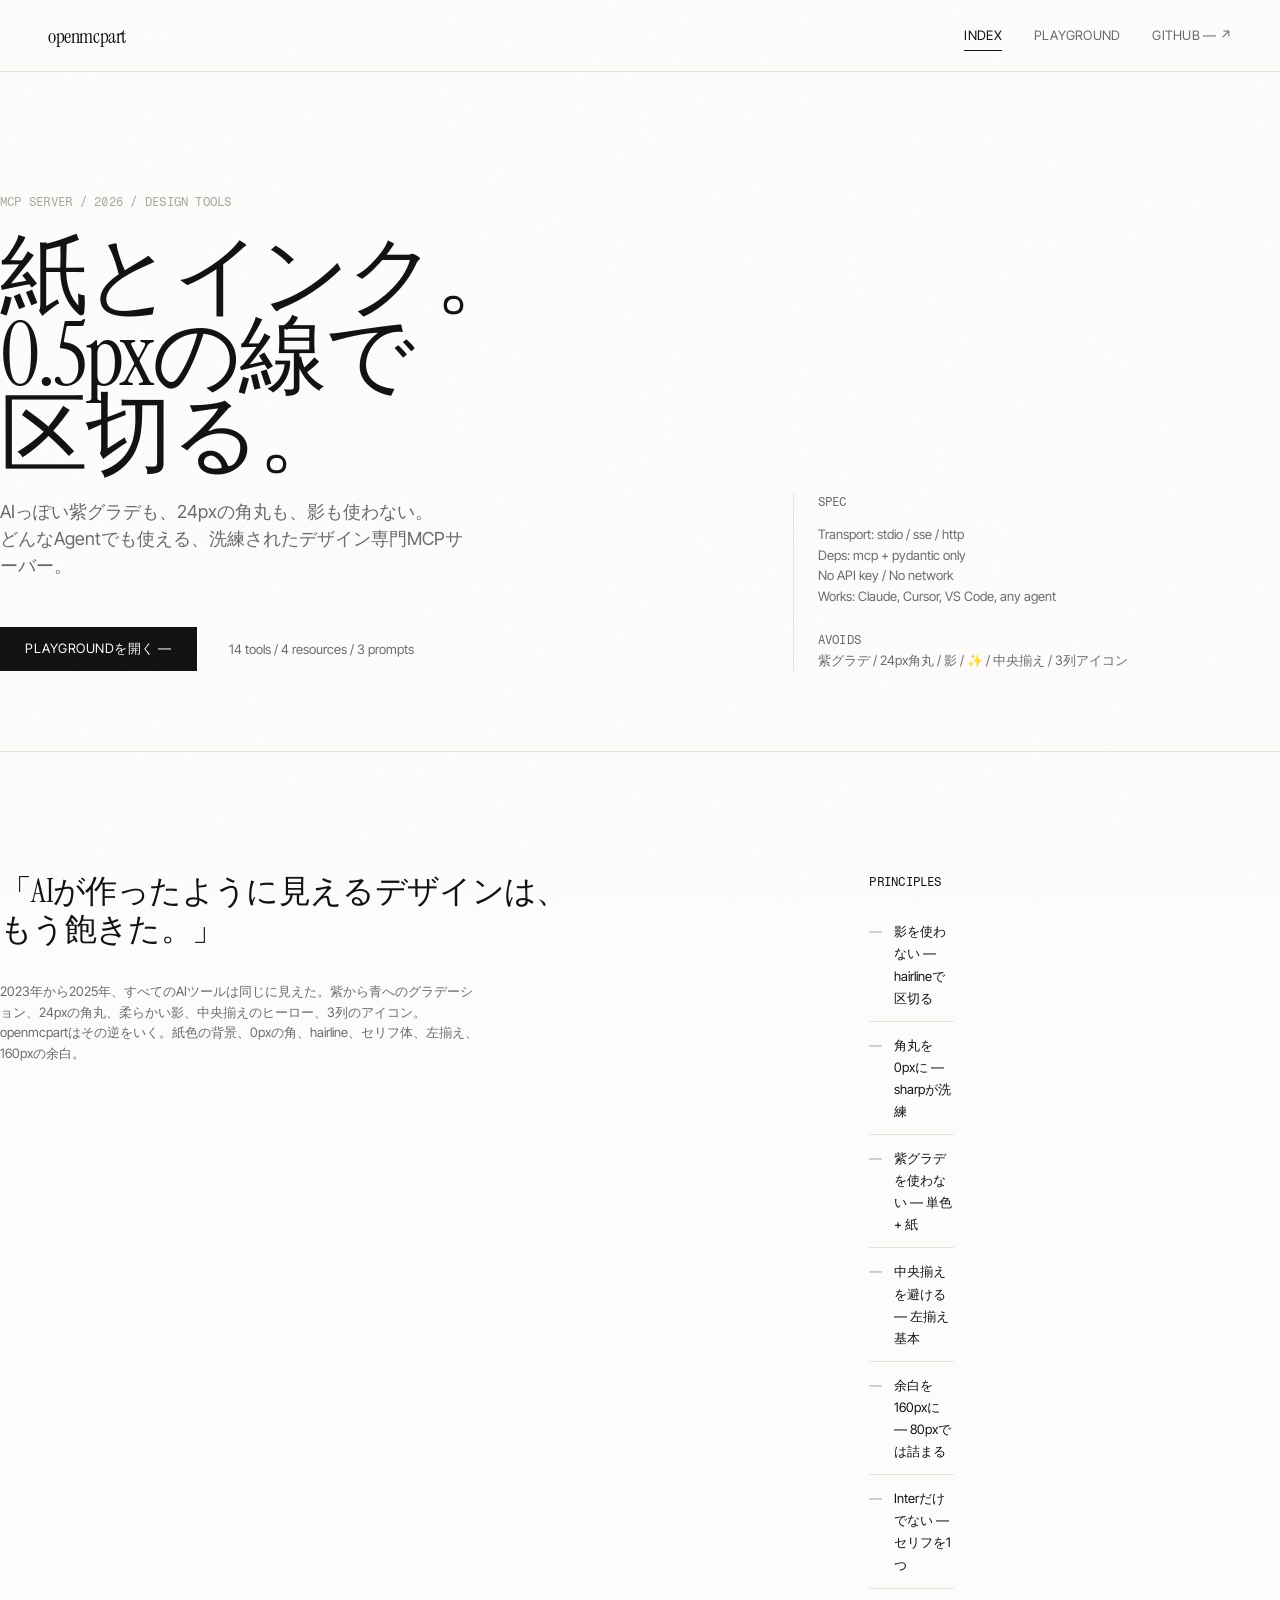
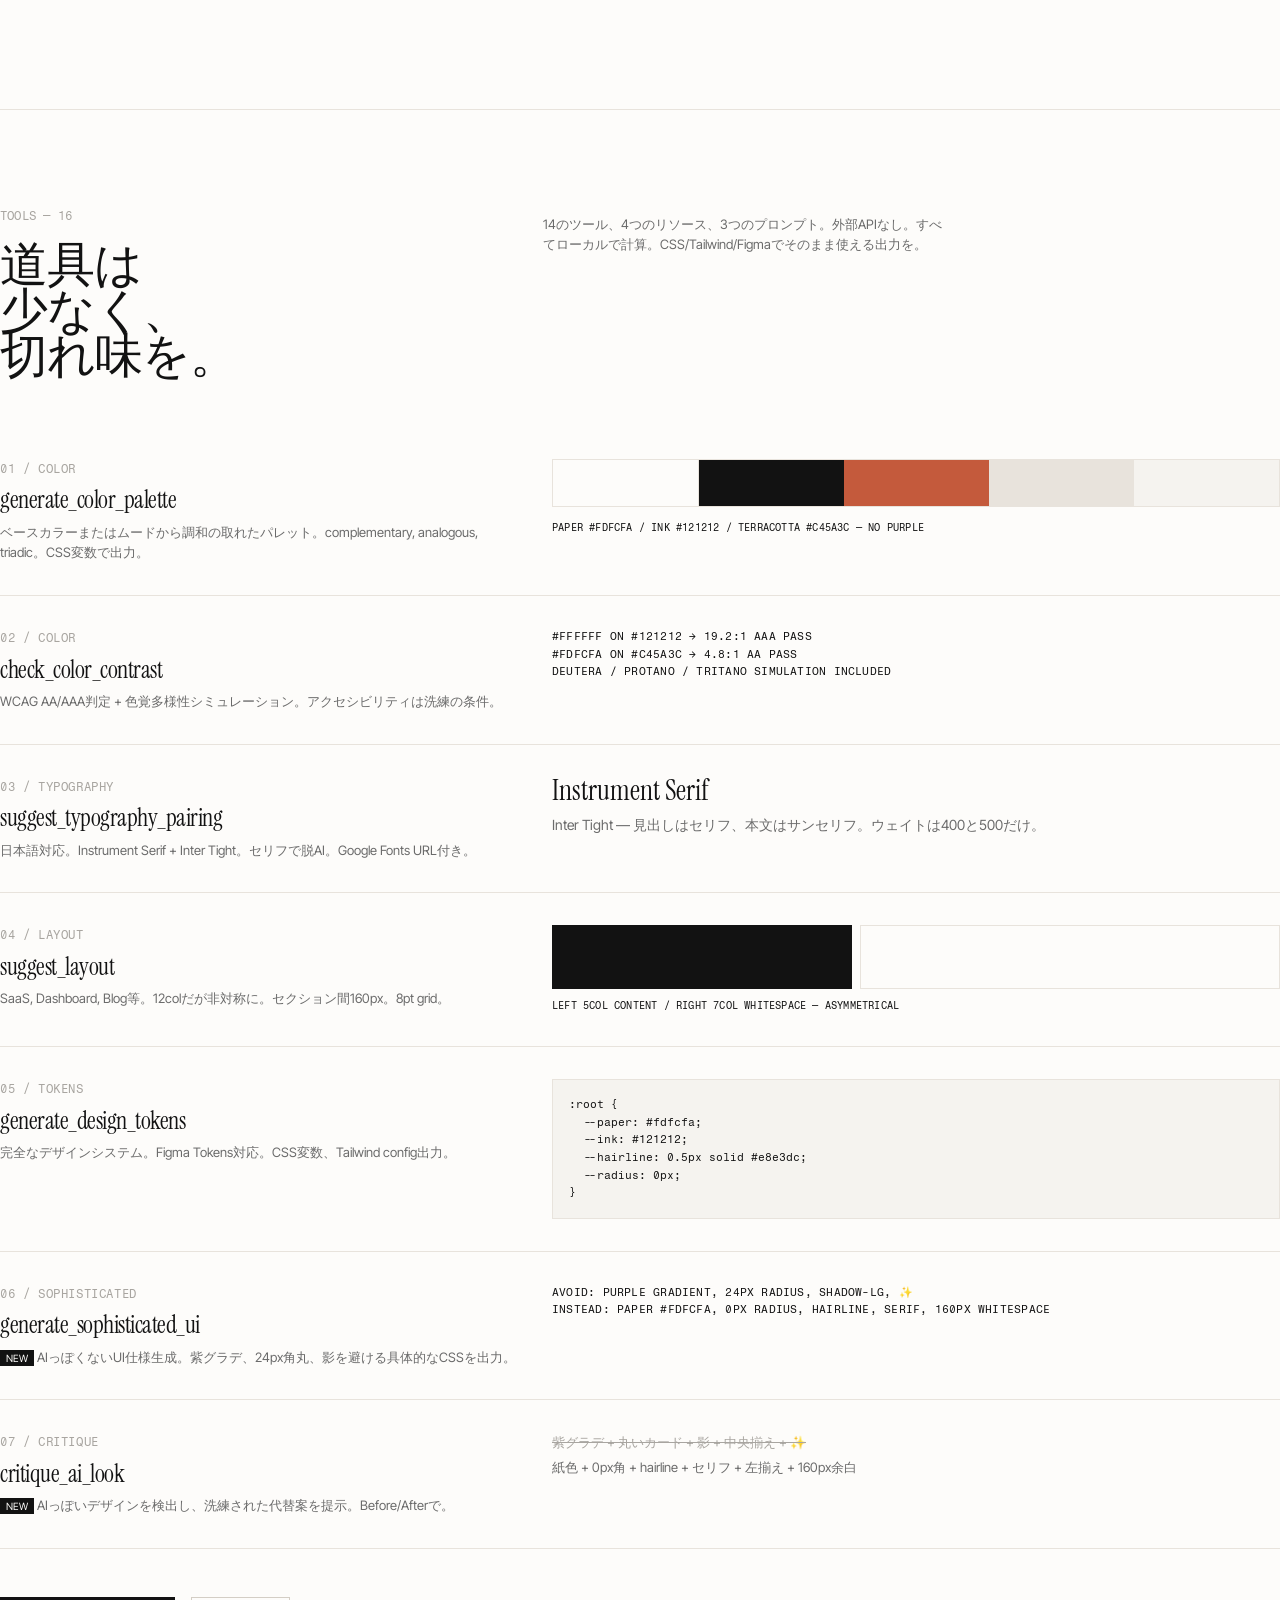
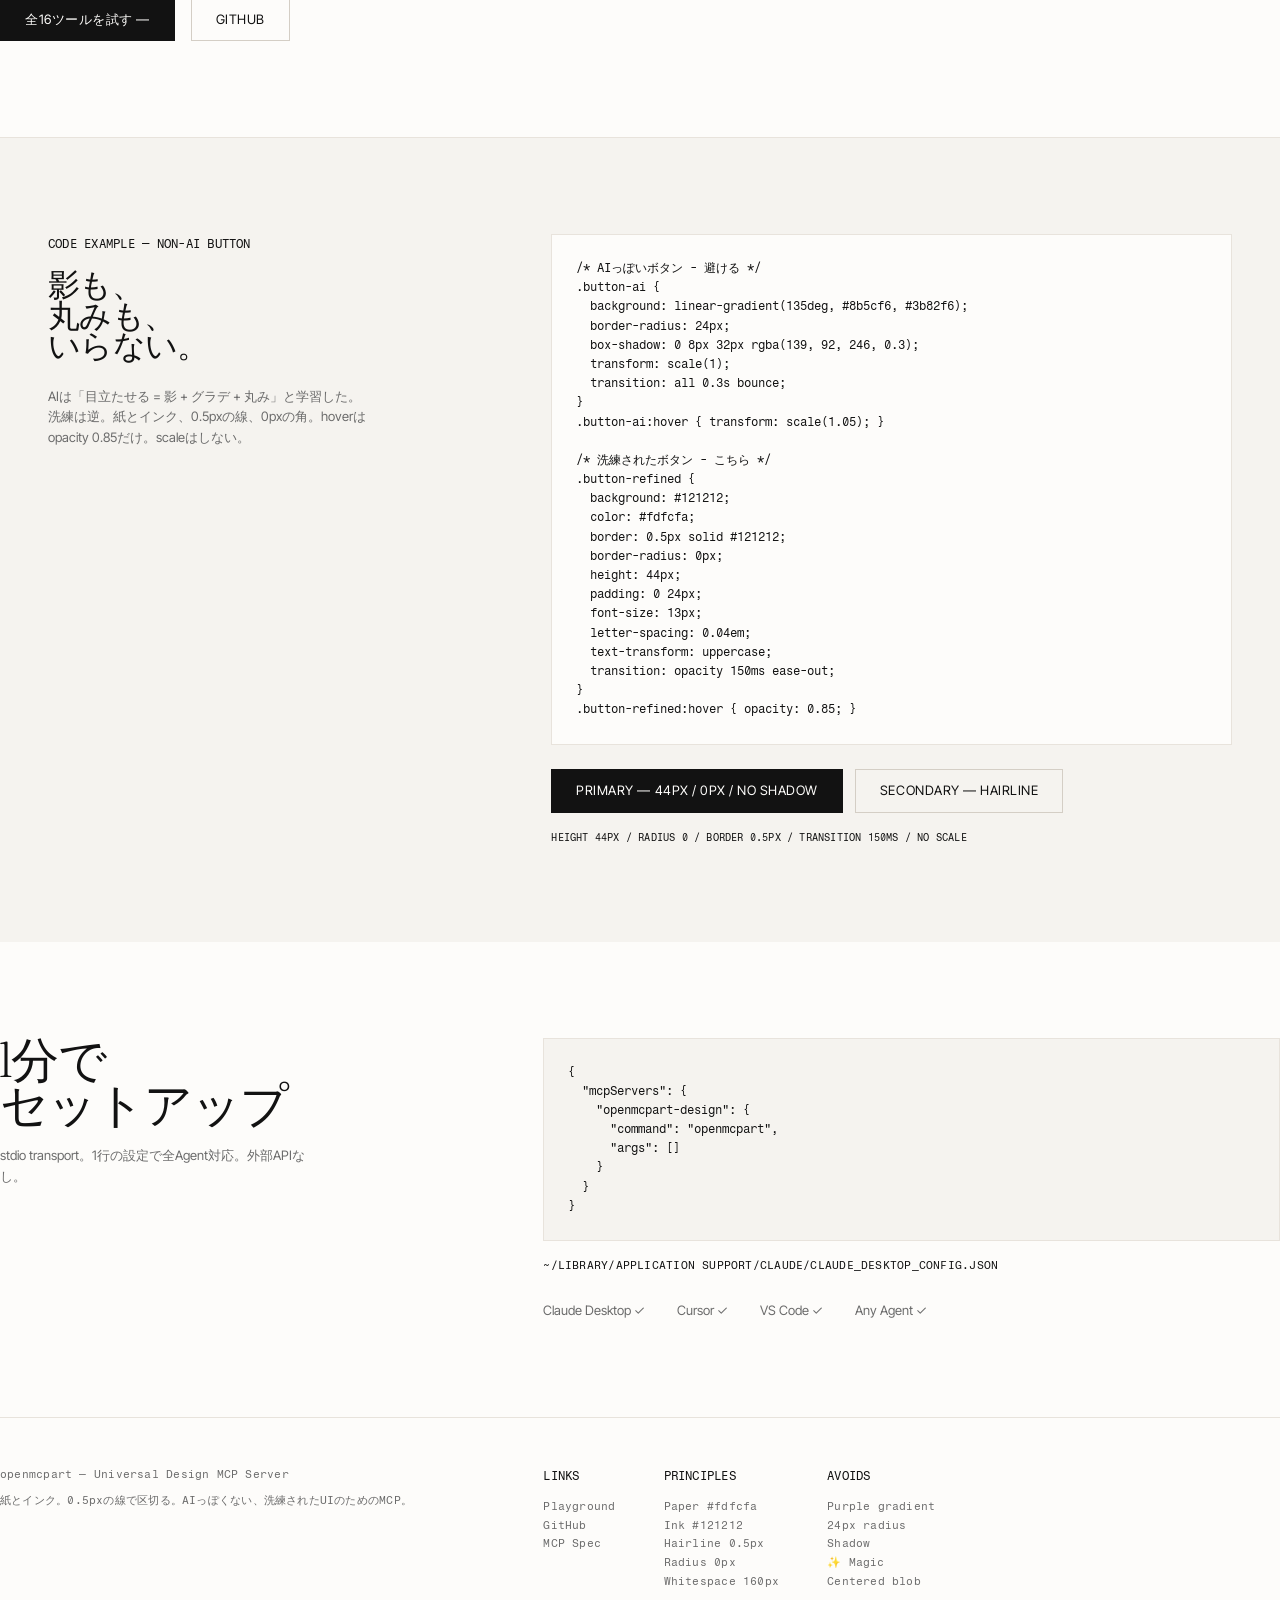
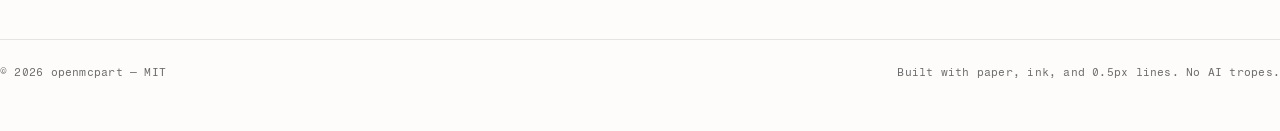
==== web/index.html @ 60f1736a "feat: AIっぽくない洗練されたUI対応 - 新ツール2つ追加: generate_sophisticated_ui, critique_ai_look (計16 tools) - web/ に洗" ====
<!DOCTYPE html>
<html lang="ja">
<head>
  <meta charset="UTF-8">
  <meta name="viewport" content="width=device-width, initial-scale=1.0">
  <title>openmcpart — どんなAgentでも使えるデザインMCP</title>
  <meta name="description" content="AIっぽくない、洗練されたデザイン専門MCPサーバー。紙とインク、hairline、セリフ体。Claude Desktop, Cursor, VS Code対応。">
  <link rel="stylesheet" href="./css/style.css">
  <link rel="icon" href="data:image/svg+xml,<svg xmlns='http://www.w3.org/2000/svg' viewBox='0 0 100 100'><text y='.9em' font-size='90'>◐</text></svg>">
</head>
<body class="grain">
  <!-- Header - Minimal, hairline, no CTA -->
  <header class="header container">
    <a href="./index.html" class="logo">openmcpart</a>
    <nav class="nav">
      <a href="./index.html" class="active">Index</a>
      <a href="./playground.html">Playground</a>
      <a href="https://github.com/hrfrutrd-dev/openmcpart" target="_blank">GitHub — ↗</a>
    </nav>
  </header>

  <!-- Hero - Asymmetrical, not centered, huge whitespace -->
  <section class="hero container">
    <div class="grid-12">
      <div class="col-7">
        <p class="mono" style="margin-bottom: 24px; color: var(--ink-faint);">MCP Server / 2026 / Design Tools</p>
        <h1>紙とインク。<br>0.5pxの線で<br>区切る。</h1>
        <p class="sub">
          AIっぽい紫グラデも、24pxの角丸も、影も使わない。<br>
          どんなAgentでも使える、洗練されたデザイン専門MCPサーバー。
        </p>
        <div class="cta">
          <a href="./playground.html" class="btn btn-primary">Playgroundを開く —</a>
          <span class="text-small" style="margin-left: 16px;">14 tools / 4 resources / 3 prompts</span>
        </div>
      </div>
      <div class="col-5" style="display: flex; flex-direction: column; justify-content: flex-end;">
        <div class="text-small" style="border-left: 0.5px solid var(--hairline); padding-left: 24px; margin-left: 32px;">
          <p class="mono" style="margin-bottom: 12px;">Spec</p>
          <p>Transport: stdio / sse / http<br>
          Deps: mcp + pydantic only<br>
          No API key / No network<br>
          Works: Claude, Cursor, VS Code, any agent</p>
          <p style="margin-top: 24px;" class="mono">Avoids</p>
          <p>紫グラデ / 24px角丸 / 影 / ✨ / 中央揃え / 3列アイコン</p>
        </div>
      </div>
    </div>
  </section>

  <!-- Manifesto - Single strong statement, not 3 features -->
  <section class="manifesto container">
    <div class="grid-12">
      <div class="col-8">
        <blockquote>
          「AIが作ったように見えるデザインは、<br>もう飽きた。」
        </blockquote>
        <p class="text-small" style="margin-top: 32px; max-width: 480px;">
          2023年から2025年、すべてのAIツールは同じに見えた。紫から青へのグラデーション、24pxの角丸、柔らかい影、中央揃えのヒーロー、3列のアイコン。openmcpartはその逆をいく。紙色の背景、0pxの角、hairline、セリフ体、左揃え、160pxの余白。
        </p>
      </div>
      <div class="col-4">
        <p class="mono" style="margin-bottom: 16px;">Principles</p>
        <ul class="checklist">
          <li>影を使わない — hairlineで区切る</li>
          <li>角丸を0pxに — sharpが洗練</li>
          <li>紫グラデを使わない — 単色 + 紙</li>
          <li>中央揃えを避ける — 左揃え基本</li>
          <li>余白を160pxに — 80pxでは詰まる</li>
          <li>Interだけでない — セリフを1つ</li>
        </ul>
      </div>
    </div>
  </section>

  <!-- Tools - Not 3-col grid, but 1-col with detail -->
  <section class="section container">
    <div class="grid-12" style="margin-bottom: 48px;">
      <div class="col-5">
        <p class="mono" style="color: var(--ink-faint); margin-bottom: 16px;">Tools — 16</p>
        <h2>道具は<br>少なく、<br>切れ味を。</h2>
      </div>
      <div class="col-7">
        <p class="text-small" style="max-width: 400px; margin-top: 8px;">
          14のツール、4つのリソース、3つのプロンプト。外部APIなし。すべてローカルで計算。CSS/Tailwind/Figmaでそのまま使える出力を。
        </p>
      </div>
    </div>

    <div class="tool-list">
      <div class="tool-item">
        <div>
          <p class="tool-name">01 / Color</p>
          <h3>generate_color_palette</h3>
          <p class="text-small">ベースカラーまたはムードから調和の取れたパレット。complementary, analogous, triadic。CSS変数で出力。</p>
        </div>
        <div>
          <div class="palette">
            <div style="background: #fdfcfa; border-right: 0.5px solid #e8e3dc;"></div>
            <div style="background: #121212;"></div>
            <div style="background: #c45a3c;"></div>
            <div style="background: #e8e3dc;"></div>
            <div style="background: #f5f3ef;"></div>
          </div>
          <p class="mono" style="margin-top: 12px; font-size: 10px;">Paper #fdfcfa / Ink #121212 / Terracotta #c45a3c — No purple</p>
        </div>
      </div>

      <div class="tool-item">
        <div>
          <p class="tool-name">02 / Color</p>
          <h3>check_color_contrast</h3>
          <p class="text-small">WCAG AA/AAA判定 + 色覚多様性シミュレーション。アクセシビリティは洗練の条件。</p>
        </div>
        <div>
          <p class="mono" style="font-size: 11px; line-height: 1.6;">
            #ffffff on #121212 → 19.2:1 AAA Pass<br>
            #fdfcfa on #c45a3c → 4.8:1 AA Pass<br>
            Deutera / Protano / Tritano simulation included
          </p>
        </div>
      </div>

      <div class="tool-item">
        <div>
          <p class="tool-name">03 / Typography</p>
          <h3>suggest_typography_pairing</h3>
          <p class="text-small">日本語対応。Instrument Serif + Inter Tight。セリフで脱AI。Google Fonts URL付き。</p>
        </div>
        <div>
          <p style="font-family: var(--font-serif); font-size: 28px; line-height: 1;">Instrument Serif</p>
          <p style="font-family: var(--font-sans); font-size: 14px; margin-top: 8px; color: var(--ink-light);">Inter Tight — 見出しはセリフ、本文はサンセリフ。ウェイトは400と500だけ。</p>
        </div>
      </div>

      <div class="tool-item">
        <div>
          <p class="tool-name">04 / Layout</p>
          <h3>suggest_layout</h3>
          <p class="text-small">SaaS, Dashboard, Blog等。12colだが非対称に。セクション間160px。8pt grid。</p>
        </div>
        <div>
          <div style="display: grid; grid-template-columns: 5fr 7fr; gap: 8px; height: 64px;">
            <div style="background: var(--ink);"></div>
            <div style="border: 0.5px solid var(--hairline);"></div>
          </div>
          <p class="mono" style="margin-top: 8px; font-size: 10px;">Left 5col content / Right 7col whitespace — Asymmetrical</p>
        </div>
      </div>

      <div class="tool-item">
        <div>
          <p class="tool-name">05 / Tokens</p>
          <h3>generate_design_tokens</h3>
          <p class="text-small">完全なデザインシステム。Figma Tokens対応。CSS変数、Tailwind config出力。</p>
        </div>
        <div>
          <div class="code" style="padding: 16px; font-size: 11px;">:root {
  --paper: #fdfcfa;
  --ink: #121212;
  --hairline: 0.5px solid #e8e3dc;
  --radius: 0px;
}</div>
        </div>
      </div>

      <div class="tool-item">
        <div>
          <p class="tool-name">06 / Sophisticated</p>
          <h3>generate_sophisticated_ui</h3>
          <p class="text-small"><span style="background: var(--ink); color: var(--paper); padding: 2px 6px; font-size: 10px;">NEW</span> AIっぽくないUI仕様生成。紫グラデ、24px角丸、影を避ける具体的なCSSを出力。</p>
        </div>
        <div>
          <p class="mono" style="font-size: 11px; line-height: 1.6;">
            Avoid: purple gradient, 24px radius, shadow-lg, ✨<br>
            Instead: paper #fdfcfa, 0px radius, hairline, serif, 160px whitespace
          </p>
        </div>
      </div>

      <div class="tool-item">
        <div>
          <p class="tool-name">07 / Critique</p>
          <h3>critique_ai_look</h3>
          <p class="text-small"><span style="background: var(--ink); color: var(--paper); padding: 2px 6px; font-size: 10px;">NEW</span> AIっぽいデザインを検出し、洗練された代替案を提示。Before/Afterで。</p>
        </div>
        <div>
          <p class="text-small" style="text-decoration: line-through; color: var(--ink-faint);">紫グラデ + 丸いカード + 影 + 中央揃え + ✨</p>
          <p class="text-small" style="margin-top: 4px;">紙色 + 0px角 + hairline + セリフ + 左揃え + 160px余白</p>
        </div>
      </div>
    </div>

    <div style="margin-top: 48px; display: flex; gap: 16px;">
      <a href="./playground.html" class="btn btn-primary">全16ツールを試す —</a>
      <a href="https://github.com/hrfrutrd-dev/openmcpart" class="btn btn-secondary">GitHub</a>
    </div>
  </section>

  <!-- Example - Show non-AI UI code -->
  <section class="section container hairline-top" style="background: var(--paper-dark); margin: 0; max-width: none; padding: 96px 48px;">
    <div class="container" style="padding: 0;">
      <div class="grid-12">
        <div class="col-5">
          <p class="mono" style="margin-bottom: 16px;">Code Example — Non-AI Button</p>
          <h2 style="font-size: 32px;">影も、<br>丸みも、<br>いらない。</h2>
          <p class="text-small" style="margin-top: 24px; max-width: 320px;">
            AIは「目立たせる = 影 + グラデ + 丸み」と学習した。洗練は逆。紙とインク、0.5pxの線、0pxの角。hoverはopacity 0.85だけ。scaleはしない。
          </p>
        </div>
        <div class="col-7">
          <div class="code" style="background: var(--paper);">/* AIっぽいボタン - 避ける */
.button-ai {
  background: linear-gradient(135deg, #8b5cf6, #3b82f6);
  border-radius: 24px;
  box-shadow: 0 8px 32px rgba(139, 92, 246, 0.3);
  transform: scale(1);
  transition: all 0.3s bounce;
}
.button-ai:hover { transform: scale(1.05); }

/* 洗練されたボタン - こちら */
.button-refined {
  background: #121212;
  color: #fdfcfa;
  border: 0.5px solid #121212;
  border-radius: 0px;
  height: 44px;
  padding: 0 24px;
  font-size: 13px;
  letter-spacing: 0.04em;
  text-transform: uppercase;
  transition: opacity 150ms ease-out;
}
.button-refined:hover { opacity: 0.85; }</div>
          
          <div style="margin-top: 24px; display: flex; gap: 12px;">
            <button class="btn btn-primary">Primary — 44px / 0px / No Shadow</button>
            <button class="btn btn-secondary">Secondary — Hairline</button>
          </div>
          <p class="mono" style="margin-top: 16px; font-size: 10px;">Height 44px / Radius 0 / Border 0.5px / Transition 150ms / No scale</p>
        </div>
      </div>
    </div>
  </section>

  <!-- Setup - Minimal -->
  <section class="section container">
    <div class="grid-12">
      <div class="col-5">
        <h2>1分で<br>セットアップ</h2>
        <p class="text-small" style="margin-top: 16px; max-width: 320px;">
          stdio transport。1行の設定で全Agent対応。外部APIなし。
        </p>
      </div>
      <div class="col-7">
        <div class="code">{
  "mcpServers": {
    "openmcpart-design": {
      "command": "openmcpart",
      "args": []
    }
  }
}</div>
        <p class="mono" style="margin-top: 16px; font-size: 11px;">~/Library/Application Support/Claude/claude_desktop_config.json</p>
        <div style="margin-top: 24px; display: flex; gap: 32px;" class="text-small">
          <span>Claude Desktop ✓</span>
          <span>Cursor ✓</span>
          <span>VS Code ✓</span>
          <span>Any Agent ✓</span>
        </div>
      </div>
    </div>
  </section>

  <!-- Footer - Small, mono -->
  <footer class="footer container">
    <div class="grid-12">
      <div class="col-5">
        <p>openmcpart — Universal Design MCP Server</p>
        <p style="margin-top: 8px;">紙とインク。0.5pxの線で区切る。AIっぽくない、洗練されたUIのためのMCP。</p>
      </div>
      <div class="col-7" style="display: flex; gap: 48px;">
        <div>
          <p class="mono" style="margin-bottom: 12px; color: var(--ink);">Links</p>
          <p><a href="./playground.html">Playground</a><br>
          <a href="https://github.com/hrfrutrd-dev/openmcpart">GitHub</a><br>
          <a href="https://modelcontextprotocol.io">MCP Spec</a></p>
        </div>
        <div>
          <p class="mono" style="margin-bottom: 12px; color: var(--ink);">Principles</p>
          <p>Paper #fdfcfa<br>
          Ink #121212<br>
          Hairline 0.5px<br>
          Radius 0px<br>
          Whitespace 160px</p>
        </div>
        <div>
          <p class="mono" style="margin-bottom: 12px; color: var(--ink);">Avoids</p>
          <p>Purple gradient<br>
          24px radius<br>
          Shadow<br>
          ✨ Magic<br>
          Centered blob</p>
        </div>
      </div>
    </div>
    <div style="margin-top: 48px; padding-top: 24px; border-top: 0.5px solid var(--hairline); display: flex; justify-content: space-between;">
      <span>© 2026 openmcpart — MIT</span>
      <span>Built with paper, ink, and 0.5px lines. No AI tropes.</span>
    </div>
  </footer>

  <script src="./js/main.js"></script>
</body>
</html>
---- web/css/style.css ----
/* 
  openmcpart — Sophisticated, Non-AI UI
  Principles:
  - Paper & Ink, not purple gradients
  - 0px radius, hairline borders, no shadows
  - Serif headings, huge whitespace, left-aligned, asymmetrical
  - No sparkles, no bounce, no 3-col icon grid
*/

@import url('https://fonts.googleapis.com/css2?family=Instrument+Serif:ital@0;1&family=Inter+Tight:wght@400;500&family=Fragment+Mono&display=swap');

:root {
  --paper: #fdfcfa;
  --paper-dark: #f5f3ef;
  --paper-darker: #ebe8e2;
  --ink: #121212;
  --ink-light: #6b6b6b;
  --ink-faint: #a8a5a0;
  --hairline: #e8e3dc;
  --hairline-strong: #d4cec5;
  --accent: #c45a3c;
  --accent-dark: #a34a32;
  --moss: #5a6b5d;
  --clay: #c4a484;
  
  --font-serif: 'Instrument Serif', Georgia, serif;
  --font-sans: 'Inter Tight', system-ui, -apple-system, sans-serif;
  --font-mono: 'Fragment Mono', 'IBM Plex Mono', monospace;
  
  --text-xs: 12px;
  --text-sm: 13px;
  --text-base: 15px;
  --text-lg: 18px;
  --text-xl: 24px;
  --text-2xl: 32px;
  --text-3xl: 48px;
  --text-4xl: 64px;
  --text-5xl: 88px;
  
  --space-1: 4px;
  --space-2: 8px;
  --space-3: 12px;
  --space-4: 16px;
  --space-6: 24px;
  --space-8: 32px;
  --space-12: 48px;
  --space-16: 64px;
  --space-24: 96px;
  --space-32: 128px;
  --space-40: 160px;
  --space-48: 192px;
}

* { margin: 0; padding: 0; box-sizing: border-box; }
* { border-radius: 0 !important; } /* Enforce sharp */

html {
  font-size: 16px;
  -webkit-font-smoothing: antialiased;
  -moz-osx-font-smoothing: grayscale;
  text-rendering: optimizeLegibility;
}

body {
  background: var(--paper);
  color: var(--ink);
  font-family: var(--font-sans);
  font-size: var(--text-base);
  line-height: 1.7;
  letter-spacing: 0;
}

/* Typography - Sophisticated, not AI */
h1, h2, h3, .serif {
  font-family: var(--font-serif);
  font-weight: 400;
  letter-spacing: -0.02em;
  line-height: 0.95;
}

h1 {
  font-size: var(--text-5xl);
  line-height: 0.9;
  letter-spacing: -0.03em;
}

h2 {
  font-size: var(--text-3xl);
  line-height: 0.95;
}

h3 {
  font-size: var(--text-xl);
  line-height: 1.1;
}

.mono {
  font-family: var(--font-mono);
  font-size: var(--text-xs);
  letter-spacing: 0.02em;
  text-transform: uppercase;
}

.text-small {
  font-size: var(--text-sm);
  line-height: 1.6;
  color: var(--ink-light);
}

/* Layout - Asymmetrical, huge whitespace */
.container {
  max-width: 1280px;
  margin: 0 auto;
  padding: 0 32px;
}

@media (min-width: 1024px) {
  .container { padding: 0 48px; }
}

.grid-12 {
  display: grid;
  grid-template-columns: repeat(12, 1fr);
  gap: 24px;
}

.col-5 { grid-column: span 5; }
.col-6 { grid-column: span 6; }
.col-7 { grid-column: span 7; }
.col-8 { grid-column: span 8; }
.col-12 { grid-column: span 12; }

@media (max-width: 768px) {
  .col-5, .col-6, .col-7, .col-8 { grid-column: span 12; }
  h1 { font-size: 48px; }
  h2 { font-size: 32px; }
}

/* Hairline - not shadow */
.hairline-top { border-top: 0.5px solid var(--hairline); }
.hairline-bottom { border-bottom: 0.5px solid var(--hairline); }
.hairline { border: 0.5px solid var(--hairline); }
.hairline-strong { border-color: var(--hairline-strong); }

/* Buttons - Sharp, no shadow, no scale */
.btn {
  display: inline-flex;
  align-items: center;
  justify-content: center;
  height: 44px;
  padding: 0 24px;
  font-family: var(--font-sans);
  font-size: 13px;
  letter-spacing: 0.04em;
  text-transform: uppercase;
  border: 0.5px solid transparent;
  background: transparent;
  color: var(--ink);
  cursor: pointer;
  transition: all 150ms ease-out;
  text-decoration: none;
  line-height: 1;
}

.btn-primary {
  background: var(--ink);
  color: var(--paper);
  border-color: var(--ink);
}

.btn-primary:hover {
  opacity: 0.85;
  /* No scale, no shadow */
}

.btn-secondary {
  background: transparent;
  color: var(--ink);
  border-color: var(--hairline-strong);
}

.btn-secondary:hover {
  border-color: var(--ink);
  background: var(--paper-dark);
}

.btn-tertiary {
  background: transparent;
  color: var(--ink-light);
  padding: 0;
  height: auto;
  text-transform: none;
  letter-spacing: 0;
  font-size: var(--text-sm);
  border-bottom: 0.5px solid var(--hairline-strong);
}

.btn-tertiary:hover {
  color: var(--ink);
  border-bottom-color: var(--ink);
}

/* Cards - No shadow, hairline only */
.card {
  background: var(--paper);
  border: 0.5px solid var(--hairline);
  padding: 32px;
  transition: border-color 150ms ease-out;
}

.card:hover {
  border-color: var(--ink);
}

.card-dark {
  background: var(--ink);
  color: var(--paper);
  border-color: var(--ink);
}

/* Inputs - Bottom border only, sharp */
.input {
  width: 100%;
  height: 48px;
  background: transparent;
  border: 0;
  border-bottom: 0.5px solid var(--hairline-strong);
  padding: 0;
  font-family: var(--font-sans);
  font-size: var(--text-base);
  color: var(--ink);
  outline: none;
  transition: border-color 150ms ease-out;
}

.input:focus {
  border-bottom-color: var(--ink);
}

.input::placeholder {
  color: var(--ink-faint);
}

/* Sections - Huge whitespace */
.section {
  padding: 96px 0;
}

.section-huge {
  padding: 160px 0;
}

@media (max-width: 768px) {
  .section { padding: 64px 0; }
  .section-huge { padding: 96px 0; }
}

/* Header - Minimal, hairline */
.header {
  height: 72px;
  border-bottom: 0.5px solid var(--hairline);
  display: flex;
  align-items: center;
  justify-content: space-between;
  position: sticky;
  top: 0;
  background: var(--paper);
  z-index: 10;
}

.logo {
  font-family: var(--font-serif);
  font-size: 20px;
  letter-spacing: -0.02em;
  text-decoration: none;
  color: var(--ink);
}

.nav {
  display: flex;
  gap: 32px;
  align-items: center;
}

.nav a {
  font-size: 13px;
  letter-spacing: 0.02em;
  text-transform: uppercase;
  color: var(--ink-light);
  text-decoration: none;
  transition: color 150ms;
  position: relative;
}

.nav a:hover {
  color: var(--ink);
}

.nav a.active {
  color: var(--ink);
}

.nav a.active::after {
  content: '';
  position: absolute;
  bottom: -4px;
  left: 0;
  width: 100%;
  height: 0.5px;
  background: var(--ink);
}

/* Hero - Asymmetrical, not centered */
.hero {
  padding: 120px 0 80px;
}

.hero h1 {
  max-width: 720px;
}

.hero .sub {
  margin-top: 24px;
  max-width: 480px;
  font-size: var(--text-lg);
  line-height: 1.5;
  color: var(--ink-light);
}

.hero .meta {
  margin-top: 48px;
  display: flex;
  gap: 48px;
}

.hero .cta {
  margin-top: 48px;
  display: flex;
  gap: 16px;
  align-items: center;
}

/* Manifesto */
.manifesto {
  padding: 120px 0;
  border-top: 0.5px solid var(--hairline);
  border-bottom: 0.5px solid var(--hairline);
}

.manifesto blockquote {
  font-family: var(--font-serif);
  font-size: 32px;
  line-height: 1.2;
  letter-spacing: -0.02em;
  max-width: 720px;
}

/* Tool list - Not 3-col icon grid, but 1-col with detail */
.tool-list {
  display: flex;
  flex-direction: column;
}

.tool-item {
  display: grid;
  grid-template-columns: 5fr 7fr;
  gap: 32px;
  padding: 32px 0;
  border-bottom: 0.5px solid var(--hairline);
  transition: background 150ms;
}

.tool-item:hover {
  background: var(--paper-dark);
  margin: 0 -32px;
  padding: 32px 32px;
}

.tool-item .tool-name {
  font-family: var(--font-mono);
  font-size: 12px;
  text-transform: uppercase;
  letter-spacing: 0.05em;
  color: var(--ink-faint);
  margin-bottom: 8px;
}

.tool-item h3 {
  margin-bottom: 8px;
}

@media (max-width: 768px) {
  .tool-item { grid-template-columns: 1fr; }
}

/* Palette display */
.palette {
  display: flex;
  gap: 0;
  height: 48px;
  border: 0.5px solid var(--hairline);
}

.palette div {
  flex: 1;
  height: 100%;
}

/* Code - Mono, paper-dark bg, no rounded */
.code {
  background: var(--paper-dark);
  border: 0.5px solid var(--hairline);
  padding: 24px;
  font-family: var(--font-mono);
  font-size: 12px;
  line-height: 1.6;
  overflow-x: auto;
  white-space: pre;
}

/* Footer - Small, mono, minimal */
.footer {
  border-top: 0.5px solid var(--hairline);
  padding: 48px 0;
  font-family: var(--font-mono);
  font-size: 11px;
  letter-spacing: 0.02em;
  color: var(--ink-light);
}

.footer a {
  color: var(--ink-light);
  text-decoration: none;
  border-bottom: 0.5px solid transparent;
}

.footer a:hover {
  color: var(--ink);
  border-bottom-color: var(--ink);
}

/* Playground */
.playground-controls {
  background: var(--paper-dark);
  border: 0.5px solid var(--hairline);
  padding: 24px;
  display: flex;
  flex-direction: column;
  gap: 24px;
}

.control-group label {
  display: block;
  font-family: var(--font-mono);
  font-size: 11px;
  text-transform: uppercase;
  letter-spacing: 0.05em;
  margin-bottom: 8px;
  color: var(--ink-light);
}

/* Avoid AI tropes checklist */
.checklist {
  list-style: none;
}

.checklist li {
  padding: 12px 0;
  border-bottom: 0.5px solid var(--hairline);
  display: flex;
  gap: 12px;
  font-size: 13px;
}

.checklist li::before {
  content: '—';
  color: var(--ink-faint);
}

/* Grain texture (subtle) */
.grain::after {
  content: '';
  position: fixed;
  top: 0;
  left: 0;
  width: 100%;
  height: 100%;
  pointer-events: none;
  opacity: 0.015;
  z-index: 100;
  background-image: url("data:image/svg+xml,%3Csvg viewBox='0 0 256 256' xmlns='http://www.w3.org/2000/svg'%3E%3Cfilter id='noise'%3E%3CfeTurbulence type='fractalNoise' baseFrequency='0.9' numOctaves='4' stitchTiles='stitch'/%3E%3C/filter%3E%3Crect width='100%25' height='100%25' filter='url(%23noise)'/%3E%3C/svg%3E");
}

/* Selection */
::selection {
  background: var(--ink);
  color: var(--paper);
}
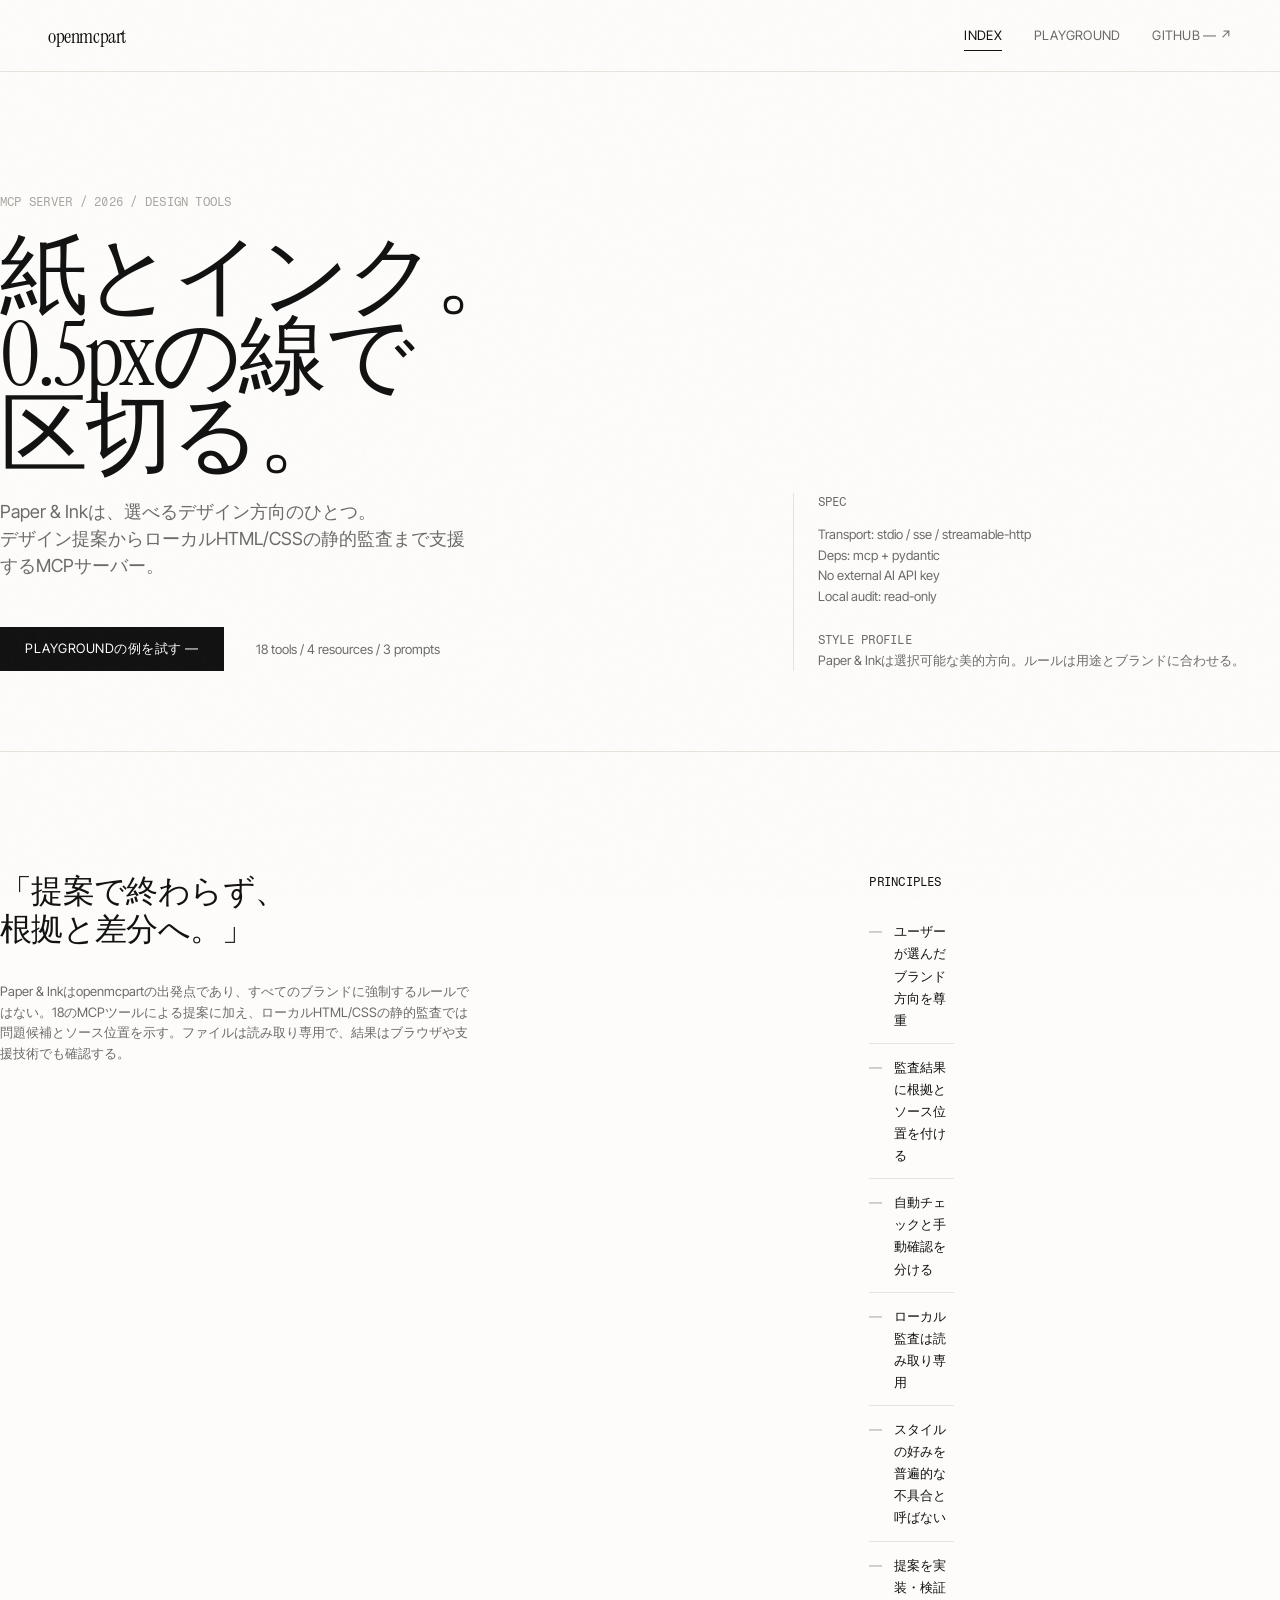
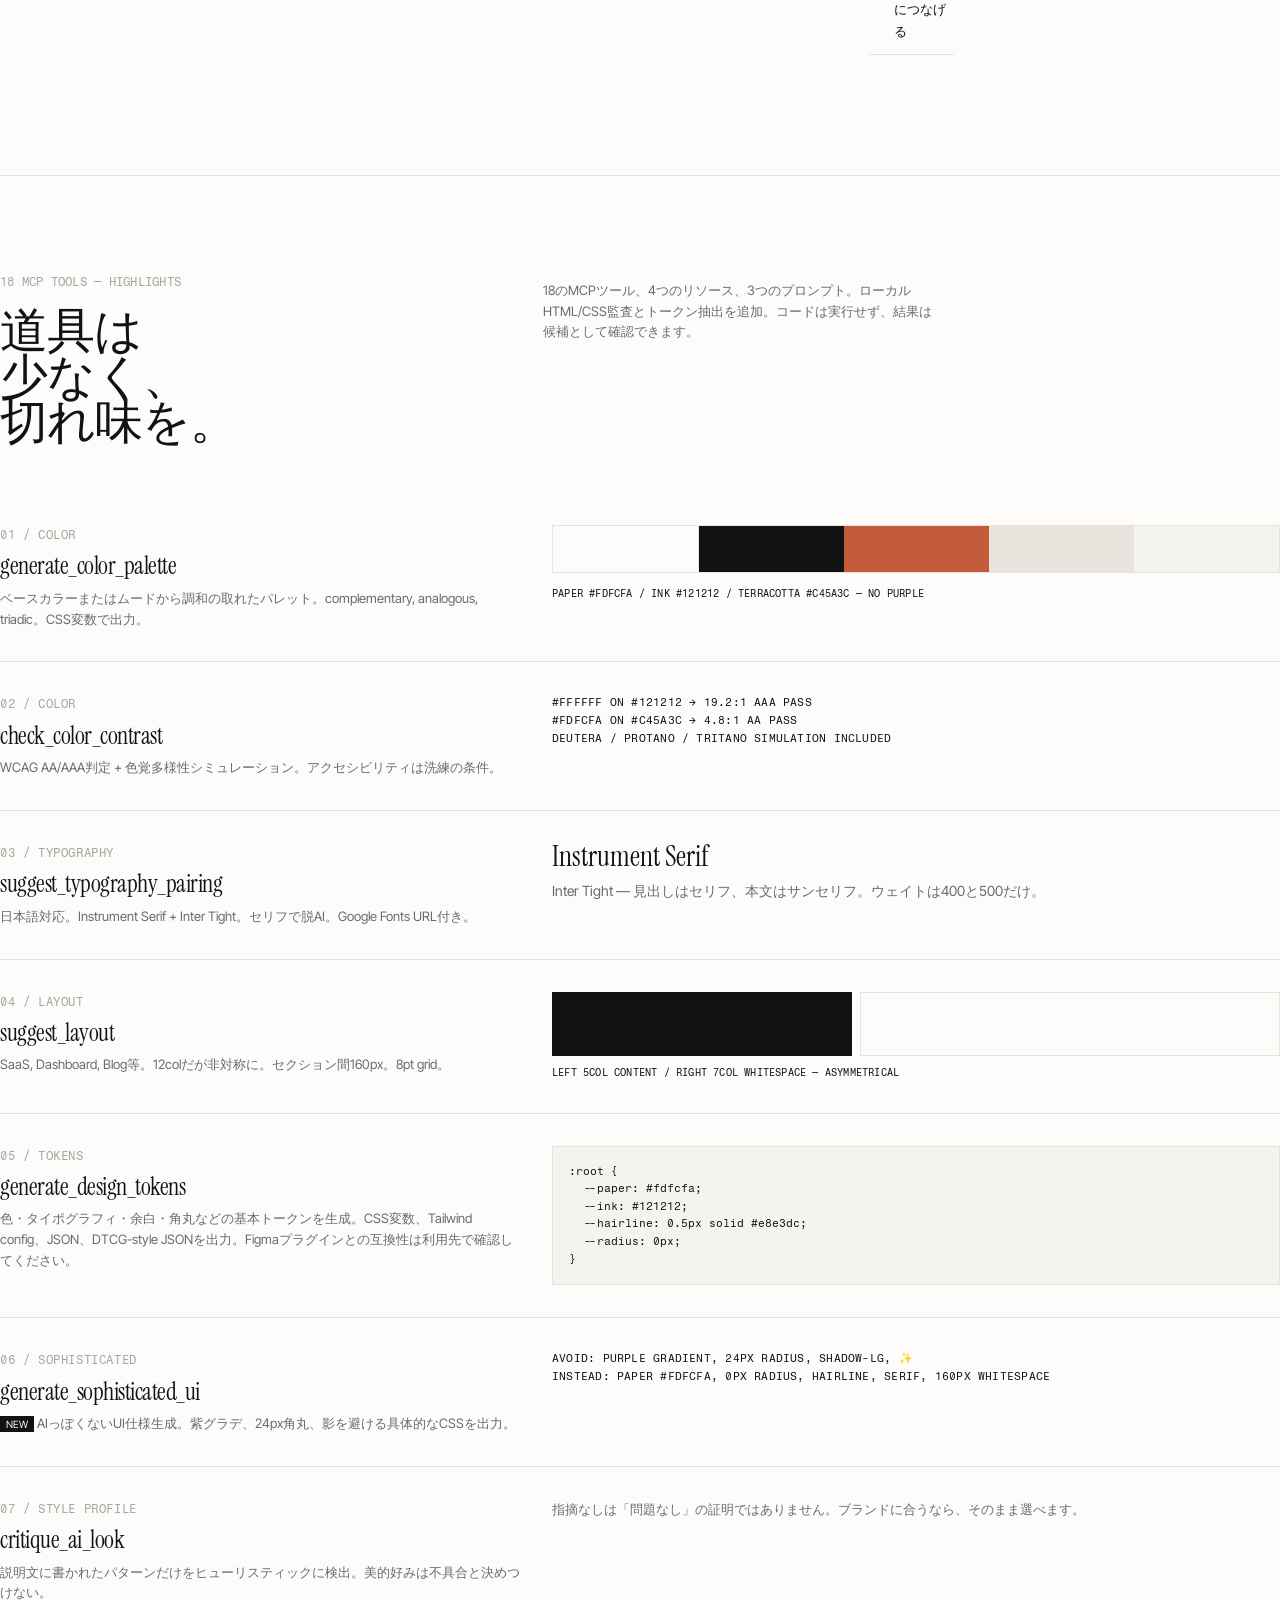
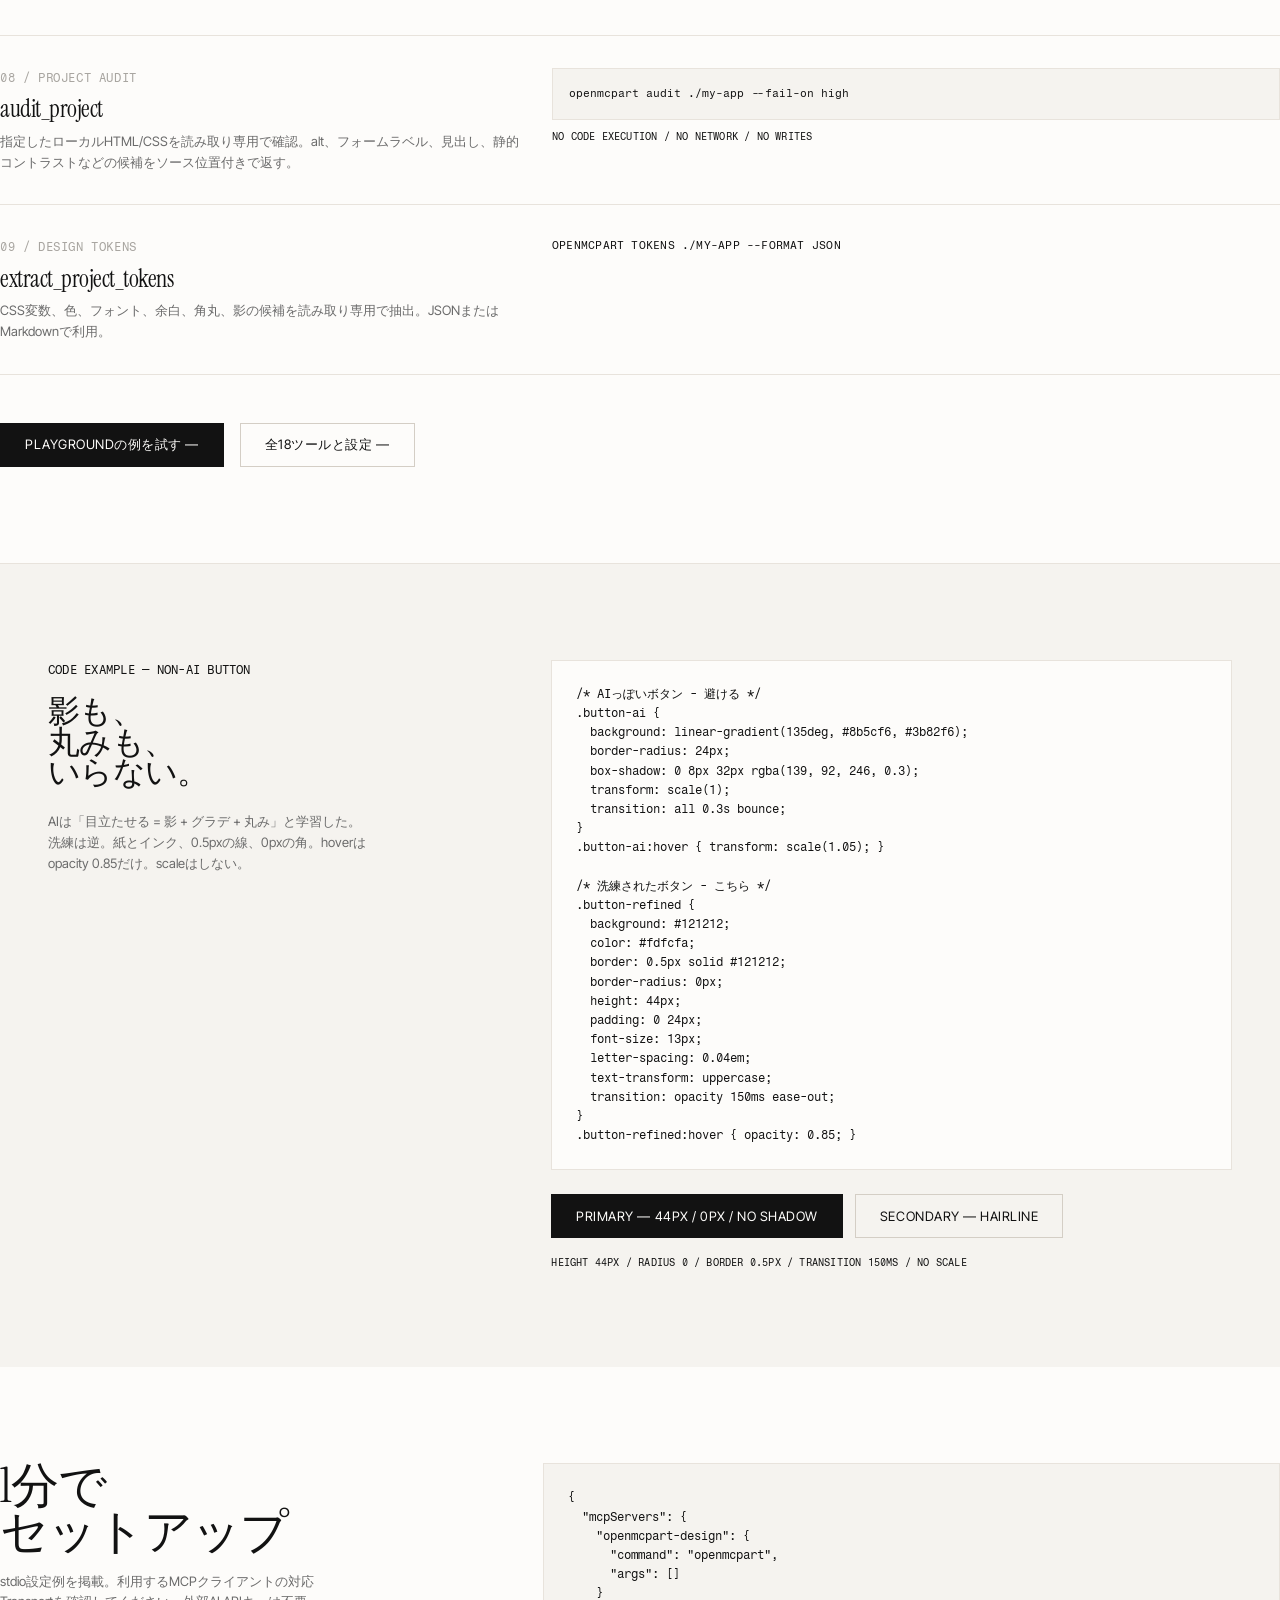
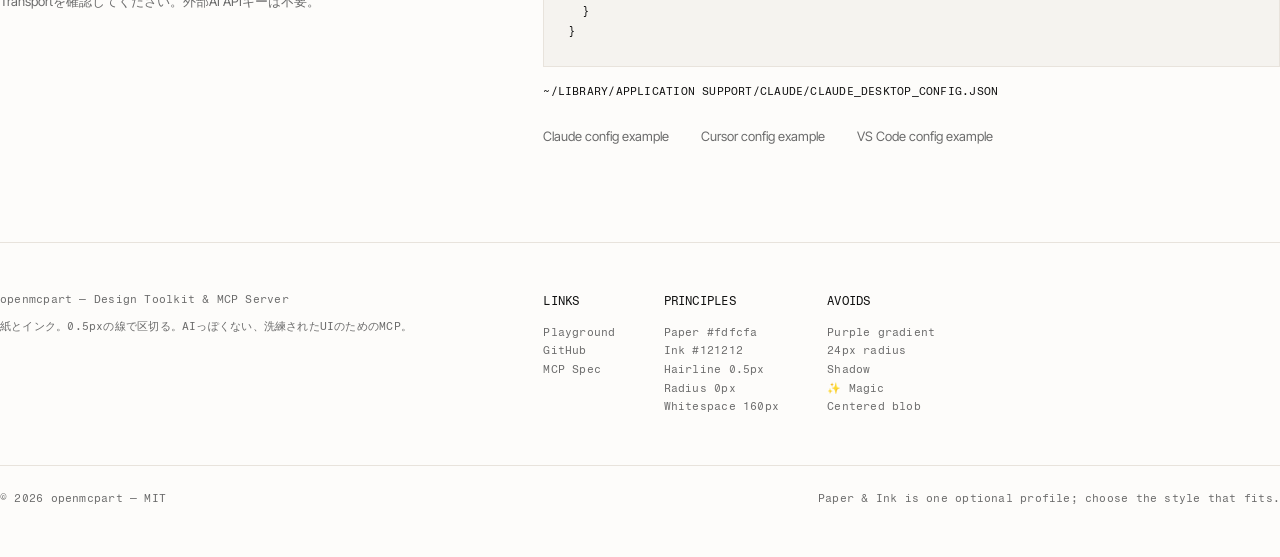
==== commit 9f1ec0a5: "Expand design tools, local audits, and quality checks Co-authored-by: arena-agent <297053741+arena-a" ====
--- a/web/index.html
+++ b/web/index.html
@@ -3,8 +3,8 @@
 <head>
   <meta charset="UTF-8">
   <meta name="viewport" content="width=device-width, initial-scale=1.0">
-  <title>openmcpart — どんなAgentでも使えるデザインMCP</title>
-  <meta name="description" content="AIっぽくない、洗練されたデザイン専門MCPサーバー。紙とインク、hairline、セリフ体。Claude Desktop, Cursor, VS Code対応。">
+  <title>openmcpart — デザイン支援MCPとローカルUI監査</title>
+  <meta name="description" content="デザイン提案、デザイントークン、ローカルHTML/CSSの静的監査を提供するオープンソースMCPサーバー。">
   <link rel="stylesheet" href="./css/style.css">
   <link rel="icon" href="data:image/svg+xml,<svg xmlns='http://www.w3.org/2000/svg' viewBox='0 0 100 100'><text y='.9em' font-size='90'>◐</text></svg>">
 </head>
@@ -12,12 +12,14 @@
   <!-- Header - Minimal, hairline, no CTA -->
   <header class="header container">
     <a href="./index.html" class="logo">openmcpart</a>
-    <nav class="nav">
-      <a href="./index.html" class="active">Index</a>
+    <nav class="nav" aria-label="Primary">
+      <a href="./index.html" class="active" aria-current="page">Index</a>
       <a href="./playground.html">Playground</a>
-      <a href="https://github.com/hrfrutrd-dev/openmcpart" target="_blank">GitHub — ↗</a>
+      <a href="https://github.com/hrfrutrd-dev/openmcpart" target="_blank" rel="noopener noreferrer">GitHub — ↗</a>
     </nav>
   </header>
+  <a class="skip-link" href="#main-content">本文へスキップ</a>
+  <main id="main-content">
 
   <!-- Hero - Asymmetrical, not centered, huge whitespace -->
   <section class="hero container">
@@ -26,23 +28,23 @@
         <p class="mono" style="margin-bottom: 24px; color: var(--ink-faint);">MCP Server / 2026 / Design Tools</p>
         <h1>紙とインク。<br>0.5pxの線で<br>区切る。</h1>
         <p class="sub">
-          AIっぽい紫グラデも、24pxの角丸も、影も使わない。<br>
-          どんなAgentでも使える、洗練されたデザイン専門MCPサーバー。
+          Paper &amp; Inkは、選べるデザイン方向のひとつ。<br>
+          デザイン提案からローカルHTML/CSSの静的監査まで支援するMCPサーバー。
         </p>
         <div class="cta">
-          <a href="./playground.html" class="btn btn-primary">Playgroundを開く —</a>
-          <span class="text-small" style="margin-left: 16px;">14 tools / 4 resources / 3 prompts</span>
+          <a href="./playground.html" class="btn btn-primary">Playgroundの例を試す —</a>
+          <span class="text-small" style="margin-left: 16px;">18 tools / 4 resources / 3 prompts</span>
         </div>
       </div>
       <div class="col-5" style="display: flex; flex-direction: column; justify-content: flex-end;">
         <div class="text-small" style="border-left: 0.5px solid var(--hairline); padding-left: 24px; margin-left: 32px;">
           <p class="mono" style="margin-bottom: 12px;">Spec</p>
-          <p>Transport: stdio / sse / http<br>
-          Deps: mcp + pydantic only<br>
-          No API key / No network<br>
-          Works: Claude, Cursor, VS Code, any agent</p>
-          <p style="margin-top: 24px;" class="mono">Avoids</p>
-          <p>紫グラデ / 24px角丸 / 影 / ✨ / 中央揃え / 3列アイコン</p>
+          <p>Transport: stdio / sse / streamable-http<br>
+          Deps: mcp + pydantic<br>
+          No external AI API key<br>
+          Local audit: read-only</p>
+          <p style="margin-top: 24px;" class="mono">Style profile</p>
+          <p>Paper &amp; Inkは選択可能な美的方向。ルールは用途とブランドに合わせる。</p>
         </div>
       </div>
     </div>
@@ -53,21 +55,21 @@
     <div class="grid-12">
       <div class="col-8">
         <blockquote>
-          「AIが作ったように見えるデザインは、<br>もう飽きた。」
+          「提案で終わらず、<br>根拠と差分へ。」
         </blockquote>
         <p class="text-small" style="margin-top: 32px; max-width: 480px;">
-          2023年から2025年、すべてのAIツールは同じに見えた。紫から青へのグラデーション、24pxの角丸、柔らかい影、中央揃えのヒーロー、3列のアイコン。openmcpartはその逆をいく。紙色の背景、0pxの角、hairline、セリフ体、左揃え、160pxの余白。
+          Paper &amp; Inkはopenmcpartの出発点であり、すべてのブランドに強制するルールではない。18のMCPツールによる提案に加え、ローカルHTML/CSSの静的監査では問題候補とソース位置を示す。ファイルは読み取り専用で、結果はブラウザや支援技術でも確認する。
         </p>
       </div>
       <div class="col-4">
         <p class="mono" style="margin-bottom: 16px;">Principles</p>
         <ul class="checklist">
-          <li>影を使わない — hairlineで区切る</li>
-          <li>角丸を0pxに — sharpが洗練</li>
-          <li>紫グラデを使わない — 単色 + 紙</li>
-          <li>中央揃えを避ける — 左揃え基本</li>
-          <li>余白を160pxに — 80pxでは詰まる</li>
-          <li>Interだけでない — セリフを1つ</li>
+          <li>ユーザーが選んだブランド方向を尊重</li>
+          <li>監査結果に根拠とソース位置を付ける</li>
+          <li>自動チェックと手動確認を分ける</li>
+          <li>ローカル監査は読み取り専用</li>
+          <li>スタイルの好みを普遍的な不具合と呼ばない</li>
+          <li>提案を実装・検証につなげる</li>
         </ul>
       </div>
     </div>
@@ -77,12 +79,12 @@
   <section class="section container">
     <div class="grid-12" style="margin-bottom: 48px;">
       <div class="col-5">
-        <p class="mono" style="color: var(--ink-faint); margin-bottom: 16px;">Tools — 16</p>
+        <p class="mono" style="color: var(--ink-faint); margin-bottom: 16px;">18 MCP Tools — Highlights</p>
         <h2>道具は<br>少なく、<br>切れ味を。</h2>
       </div>
       <div class="col-7">
         <p class="text-small" style="max-width: 400px; margin-top: 8px;">
-          14のツール、4つのリソース、3つのプロンプト。外部APIなし。すべてローカルで計算。CSS/Tailwind/Figmaでそのまま使える出力を。
+          18のMCPツール、4つのリソース、3つのプロンプト。ローカルHTML/CSS監査とトークン抽出を追加。コードは実行せず、結果は候補として確認できます。
         </p>
       </div>
     </div>
@@ -152,7 +154,7 @@
         <div>
           <p class="tool-name">05 / Tokens</p>
           <h3>generate_design_tokens</h3>
-          <p class="text-small">完全なデザインシステム。Figma Tokens対応。CSS変数、Tailwind config出力。</p>
+          <p class="text-small">色・タイポグラフィ・余白・角丸などの基本トークンを生成。CSS変数、Tailwind config、JSON、DTCG-style JSONを出力。Figmaプラグインとの互換性は利用先で確認してください。</p>
         </div>
         <div>
           <div class="code" style="padding: 16px; font-size: 11px;">:root {
@@ -180,20 +182,42 @@
 
       <div class="tool-item">
         <div>
-          <p class="tool-name">07 / Critique</p>
+          <p class="tool-name">07 / Style profile</p>
           <h3>critique_ai_look</h3>
-          <p class="text-small"><span style="background: var(--ink); color: var(--paper); padding: 2px 6px; font-size: 10px;">NEW</span> AIっぽいデザインを検出し、洗練された代替案を提示。Before/Afterで。</p>
-        </div>
-        <div>
-          <p class="text-small" style="text-decoration: line-through; color: var(--ink-faint);">紫グラデ + 丸いカード + 影 + 中央揃え + ✨</p>
-          <p class="text-small" style="margin-top: 4px;">紙色 + 0px角 + hairline + セリフ + 左揃え + 160px余白</p>
+          <p class="text-small">説明文に書かれたパターンだけをヒューリスティックに検出。美的好みは不具合と決めつけない。</p>
+        </div>
+        <div>
+          <p class="text-small">指摘なしは「問題なし」の証明ではありません。ブランドに合うなら、そのまま選べます。</p>
+        </div>
+      </div>
+
+      <div class="tool-item">
+        <div>
+          <p class="tool-name">08 / Project audit</p>
+          <h3>audit_project</h3>
+          <p class="text-small">指定したローカルHTML/CSSを読み取り専用で確認。alt、フォームラベル、見出し、静的コントラストなどの候補をソース位置付きで返す。</p>
+        </div>
+        <div>
+          <div class="code" style="padding: 16px; font-size: 11px;">openmcpart audit ./my-app --fail-on high</div>
+          <p class="mono" style="margin-top: 8px; font-size: 10px;">No code execution / No network / No writes</p>
+        </div>
+      </div>
+
+      <div class="tool-item">
+        <div>
+          <p class="tool-name">09 / Design tokens</p>
+          <h3>extract_project_tokens</h3>
+          <p class="text-small">CSS変数、色、フォント、余白、角丸、影の候補を読み取り専用で抽出。JSONまたはMarkdownで利用。</p>
+        </div>
+        <div>
+          <p class="mono" style="font-size: 11px;">openmcpart tokens ./my-app --format json</p>
         </div>
       </div>
     </div>
 
     <div style="margin-top: 48px; display: flex; gap: 16px;">
-      <a href="./playground.html" class="btn btn-primary">全16ツールを試す —</a>
-      <a href="https://github.com/hrfrutrd-dev/openmcpart" class="btn btn-secondary">GitHub</a>
+      <a href="./playground.html" class="btn btn-primary">Playgroundの例を試す —</a>
+      <a href="https://github.com/hrfrutrd-dev/openmcpart" class="btn btn-secondary">全18ツールと設定 —</a>
     </div>
   </section>
 
@@ -250,7 +274,7 @@
       <div class="col-5">
         <h2>1分で<br>セットアップ</h2>
         <p class="text-small" style="margin-top: 16px; max-width: 320px;">
-          stdio transport。1行の設定で全Agent対応。外部APIなし。
+          stdio設定例を掲載。利用するMCPクライアントの対応Transportを確認してください。外部AI APIキーは不要。
         </p>
       </div>
       <div class="col-7">
@@ -264,20 +288,20 @@
 }</div>
         <p class="mono" style="margin-top: 16px; font-size: 11px;">~/Library/Application Support/Claude/claude_desktop_config.json</p>
         <div style="margin-top: 24px; display: flex; gap: 32px;" class="text-small">
-          <span>Claude Desktop ✓</span>
-          <span>Cursor ✓</span>
-          <span>VS Code ✓</span>
-          <span>Any Agent ✓</span>
-        </div>
-      </div>
-    </div>
-  </section>
+          <span>Claude config example</span>
+          <span>Cursor config example</span>
+          <span>VS Code config example</span>
+        </div>
+      </div>
+    </div>
+  </section>
+  </main>
 
   <!-- Footer - Small, mono -->
   <footer class="footer container">
     <div class="grid-12">
       <div class="col-5">
-        <p>openmcpart — Universal Design MCP Server</p>
+        <p>openmcpart — Design Toolkit & MCP Server</p>
         <p style="margin-top: 8px;">紙とインク。0.5pxの線で区切る。AIっぽくない、洗練されたUIのためのMCP。</p>
       </div>
       <div class="col-7" style="display: flex; gap: 48px;">
@@ -307,7 +331,7 @@
     </div>
     <div style="margin-top: 48px; padding-top: 24px; border-top: 0.5px solid var(--hairline); display: flex; justify-content: space-between;">
       <span>© 2026 openmcpart — MIT</span>
-      <span>Built with paper, ink, and 0.5px lines. No AI tropes.</span>
+      <span>Paper &amp; Ink is one optional profile; choose the style that fits.</span>
     </div>
   </footer>
 
--- a/web/css/style.css
+++ b/web/css/style.css
@@ -52,7 +52,24 @@
 }
 
 * { margin: 0; padding: 0; box-sizing: border-box; }
-* { border-radius: 0 !important; } /* Enforce sharp */
+* { border-radius: 0 !important; } /* This stylesheet demonstrates the Paper & Ink profile. */
+
+.skip-link {
+  position: absolute;
+  z-index: 1000;
+  top: -80px;
+  left: 16px;
+  padding: 12px 16px;
+  background: var(--ink);
+  color: var(--paper);
+}
+
+.skip-link:focus { top: 16px; }
+
+:focus-visible {
+  outline: 2px solid var(--ink);
+  outline-offset: 3px;
+}
 
 html {
   font-size: 16px;
@@ -235,6 +252,8 @@
 
 .input:focus {
   border-bottom-color: var(--ink);
+  outline: 2px solid var(--ink);
+  outline-offset: 2px;
 }
 
 .input::placeholder {
@@ -496,3 +515,14 @@
   background: var(--ink);
   color: var(--paper);
 }
+
+@media (prefers-reduced-motion: reduce) {
+  *,
+  *::before,
+  *::after {
+    scroll-behavior: auto !important;
+    animation-duration: 0.01ms !important;
+    animation-iteration-count: 1 !important;
+    transition-duration: 0.01ms !important;
+  }
+}
